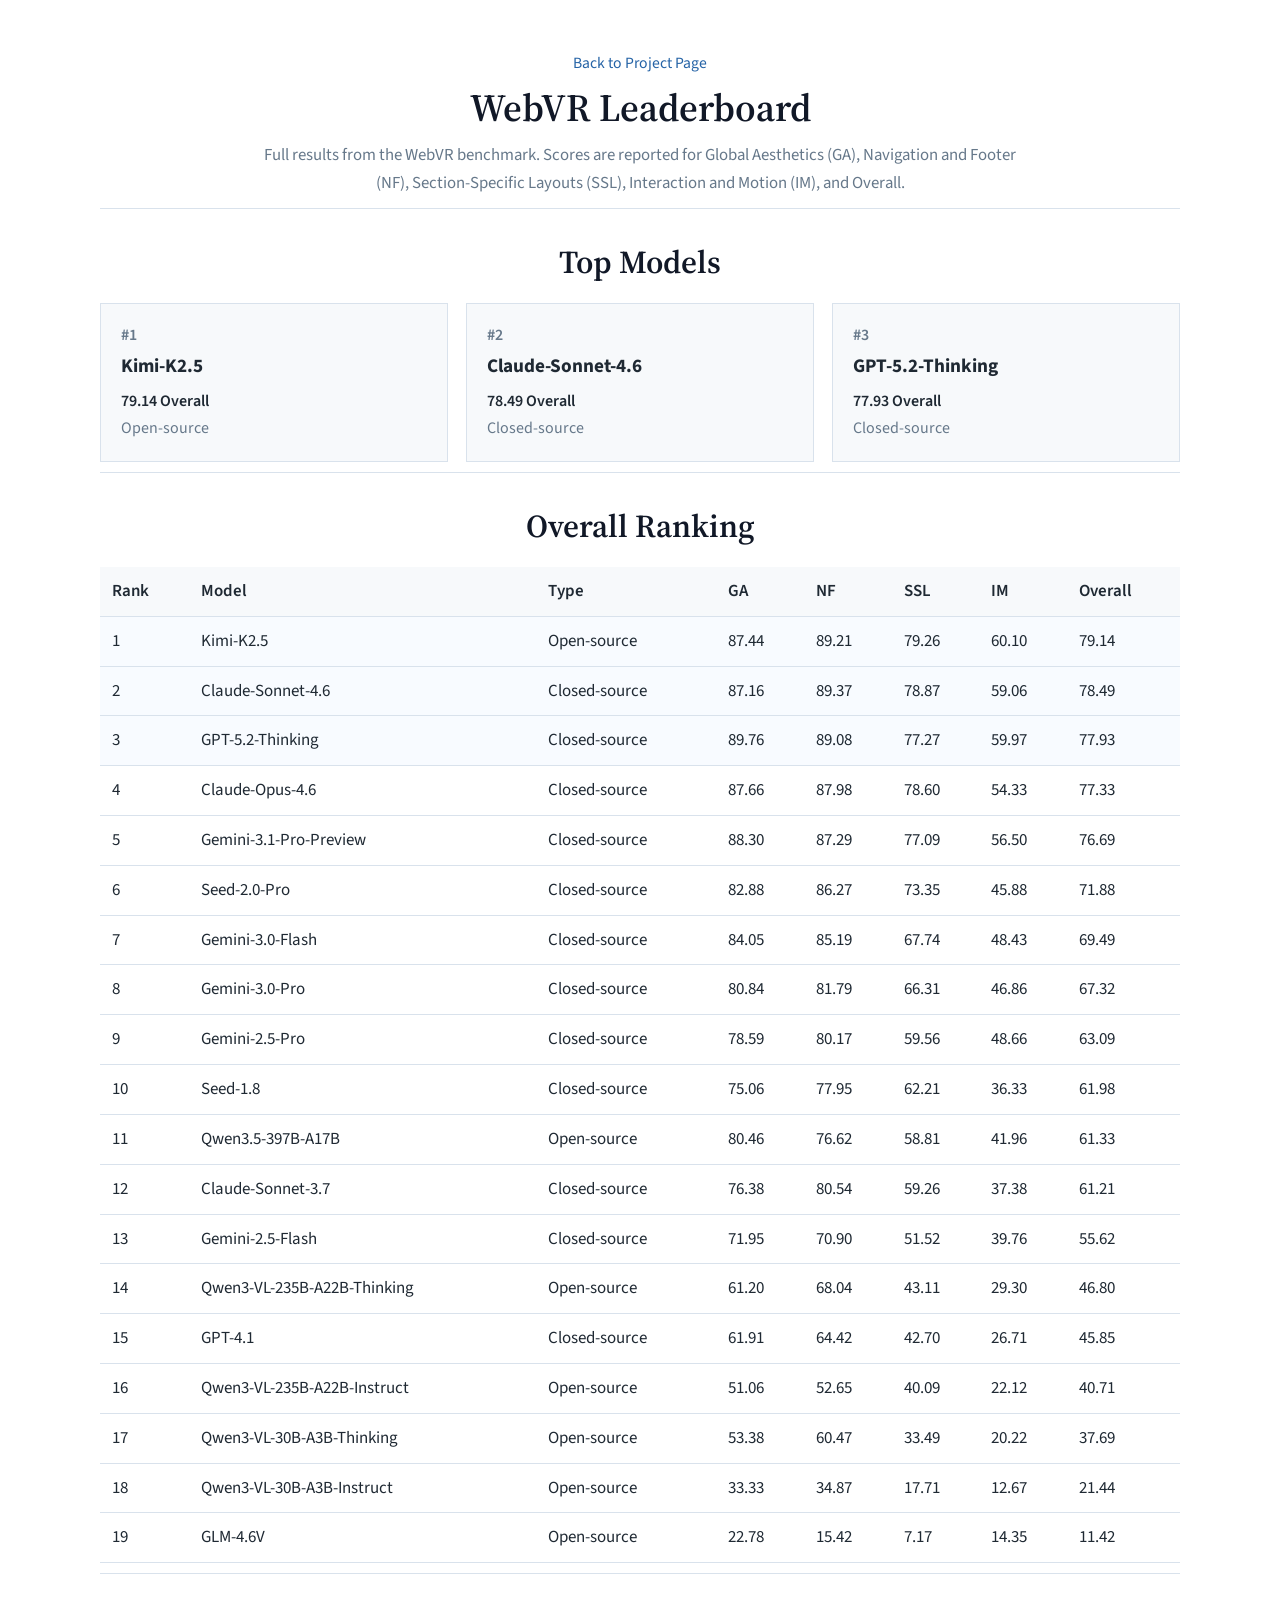
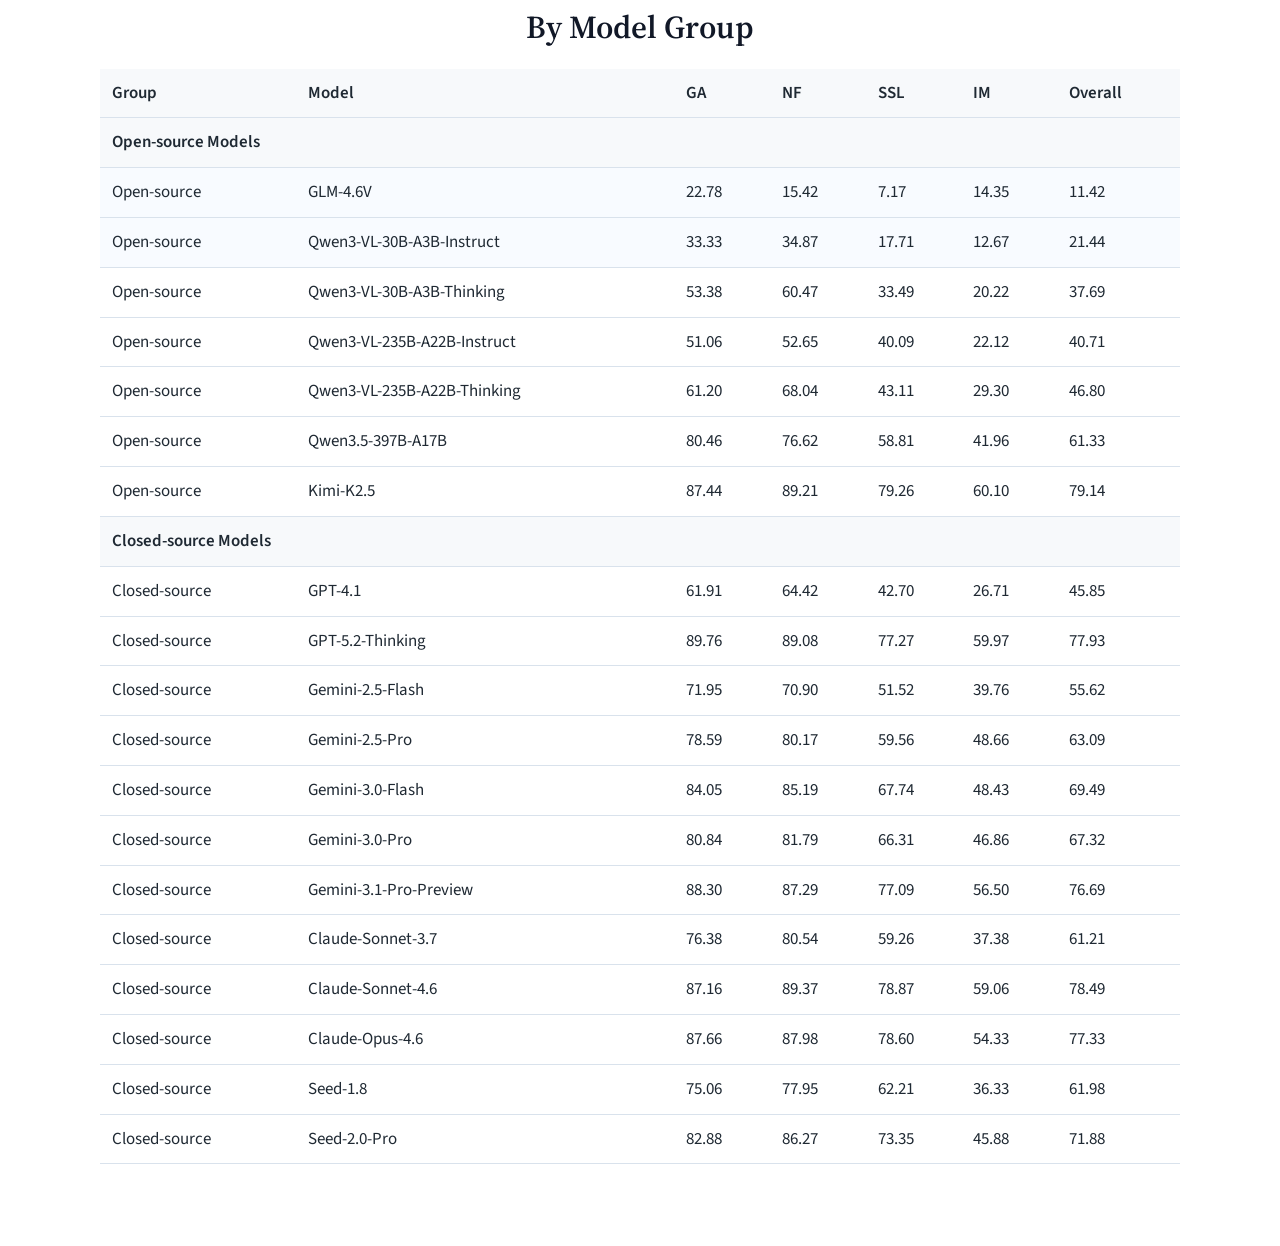
==== leaderboard.html @ abff33bd "Add leaderboard page" ====
<!DOCTYPE html>
<html lang="en">
  <head>
    <meta charset="UTF-8" />
    <meta name="viewport" content="width=device-width, initial-scale=1.0" />
    <title>WebVR Leaderboard</title>
    <meta
      name="description"
      content="Leaderboard for WebVR: Benchmarking Multimodal LLMs for WebPage Recreation from Videos via Human-Aligned Visual Rubrics."
    />
    <link rel="preconnect" href="https://fonts.googleapis.com" />
    <link rel="preconnect" href="https://fonts.gstatic.com" crossorigin />
    <link
      href="https://fonts.googleapis.com/css2?family=Source+Serif+4:wght@400;600;700&family=Source+Sans+3:wght@400;500;600&display=swap"
      rel="stylesheet"
    />
    <link rel="stylesheet" href="styles.css" />
  </head>
  <body>
    <div class="container">
      <header class="hero leaderboard-hero">
        <p class="page-back"><a href="index.html">Back to Project Page</a></p>
        <h1 class="leaderboard-title">WebVR Leaderboard</h1>
        <p class="leaderboard-subtitle">
          Full results from the WebVR benchmark. Scores are reported for Global
          Aesthetics (GA), Navigation and Footer (NF), Section-Specific Layouts
          (SSL), Interaction and Motion (IM), and Overall.
        </p>
      </header>

      <main>
        <section class="section">
          <h2>Top Models</h2>
          <div class="leaderboard-cards">
            <article class="leader-card">
              <p class="leader-rank">#1</p>
              <h3>Kimi-K2.5</h3>
              <p class="leader-score">79.14 Overall</p>
              <p class="leader-meta">Open-source</p>
            </article>
            <article class="leader-card">
              <p class="leader-rank">#2</p>
              <h3>Claude-Sonnet-4.6</h3>
              <p class="leader-score">78.49 Overall</p>
              <p class="leader-meta">Closed-source</p>
            </article>
            <article class="leader-card">
              <p class="leader-rank">#3</p>
              <h3>GPT-5.2-Thinking</h3>
              <p class="leader-score">77.93 Overall</p>
              <p class="leader-meta">Closed-source</p>
            </article>
          </div>
        </section>

        <section class="section">
          <h2>Overall Ranking</h2>
          <div class="table-wrap">
            <table class="leaderboard-table">
              <thead>
                <tr>
                  <th>Rank</th>
                  <th>Model</th>
                  <th>Type</th>
                  <th>GA</th>
                  <th>NF</th>
                  <th>SSL</th>
                  <th>IM</th>
                  <th>Overall</th>
                </tr>
              </thead>
              <tbody>
                <tr><td>1</td><td>Kimi-K2.5</td><td>Open-source</td><td>87.44</td><td>89.21</td><td>79.26</td><td>60.10</td><td>79.14</td></tr>
                <tr><td>2</td><td>Claude-Sonnet-4.6</td><td>Closed-source</td><td>87.16</td><td>89.37</td><td>78.87</td><td>59.06</td><td>78.49</td></tr>
                <tr><td>3</td><td>GPT-5.2-Thinking</td><td>Closed-source</td><td>89.76</td><td>89.08</td><td>77.27</td><td>59.97</td><td>77.93</td></tr>
                <tr><td>4</td><td>Claude-Opus-4.6</td><td>Closed-source</td><td>87.66</td><td>87.98</td><td>78.60</td><td>54.33</td><td>77.33</td></tr>
                <tr><td>5</td><td>Gemini-3.1-Pro-Preview</td><td>Closed-source</td><td>88.30</td><td>87.29</td><td>77.09</td><td>56.50</td><td>76.69</td></tr>
                <tr><td>6</td><td>Seed-2.0-Pro</td><td>Closed-source</td><td>82.88</td><td>86.27</td><td>73.35</td><td>45.88</td><td>71.88</td></tr>
                <tr><td>7</td><td>Gemini-3.0-Flash</td><td>Closed-source</td><td>84.05</td><td>85.19</td><td>67.74</td><td>48.43</td><td>69.49</td></tr>
                <tr><td>8</td><td>Gemini-3.0-Pro</td><td>Closed-source</td><td>80.84</td><td>81.79</td><td>66.31</td><td>46.86</td><td>67.32</td></tr>
                <tr><td>9</td><td>Gemini-2.5-Pro</td><td>Closed-source</td><td>78.59</td><td>80.17</td><td>59.56</td><td>48.66</td><td>63.09</td></tr>
                <tr><td>10</td><td>Seed-1.8</td><td>Closed-source</td><td>75.06</td><td>77.95</td><td>62.21</td><td>36.33</td><td>61.98</td></tr>
                <tr><td>11</td><td>Qwen3.5-397B-A17B</td><td>Open-source</td><td>80.46</td><td>76.62</td><td>58.81</td><td>41.96</td><td>61.33</td></tr>
                <tr><td>12</td><td>Claude-Sonnet-3.7</td><td>Closed-source</td><td>76.38</td><td>80.54</td><td>59.26</td><td>37.38</td><td>61.21</td></tr>
                <tr><td>13</td><td>Gemini-2.5-Flash</td><td>Closed-source</td><td>71.95</td><td>70.90</td><td>51.52</td><td>39.76</td><td>55.62</td></tr>
                <tr><td>14</td><td>Qwen3-VL-235B-A22B-Thinking</td><td>Open-source</td><td>61.20</td><td>68.04</td><td>43.11</td><td>29.30</td><td>46.80</td></tr>
                <tr><td>15</td><td>GPT-4.1</td><td>Closed-source</td><td>61.91</td><td>64.42</td><td>42.70</td><td>26.71</td><td>45.85</td></tr>
                <tr><td>16</td><td>Qwen3-VL-235B-A22B-Instruct</td><td>Open-source</td><td>51.06</td><td>52.65</td><td>40.09</td><td>22.12</td><td>40.71</td></tr>
                <tr><td>17</td><td>Qwen3-VL-30B-A3B-Thinking</td><td>Open-source</td><td>53.38</td><td>60.47</td><td>33.49</td><td>20.22</td><td>37.69</td></tr>
                <tr><td>18</td><td>Qwen3-VL-30B-A3B-Instruct</td><td>Open-source</td><td>33.33</td><td>34.87</td><td>17.71</td><td>12.67</td><td>21.44</td></tr>
                <tr><td>19</td><td>GLM-4.6V</td><td>Open-source</td><td>22.78</td><td>15.42</td><td>7.17</td><td>14.35</td><td>11.42</td></tr>
              </tbody>
            </table>
          </div>
        </section>

        <section class="section">
          <h2>By Model Group</h2>
          <div class="table-wrap">
            <table class="leaderboard-table">
              <thead>
                <tr>
                  <th>Group</th>
                  <th>Model</th>
                  <th>GA</th>
                  <th>NF</th>
                  <th>SSL</th>
                  <th>IM</th>
                  <th>Overall</th>
                </tr>
              </thead>
              <tbody>
                <tr class="group-row"><td colspan="7">Open-source Models</td></tr>
                <tr><td>Open-source</td><td>GLM-4.6V</td><td>22.78</td><td>15.42</td><td>7.17</td><td>14.35</td><td>11.42</td></tr>
                <tr><td>Open-source</td><td>Qwen3-VL-30B-A3B-Instruct</td><td>33.33</td><td>34.87</td><td>17.71</td><td>12.67</td><td>21.44</td></tr>
                <tr><td>Open-source</td><td>Qwen3-VL-30B-A3B-Thinking</td><td>53.38</td><td>60.47</td><td>33.49</td><td>20.22</td><td>37.69</td></tr>
                <tr><td>Open-source</td><td>Qwen3-VL-235B-A22B-Instruct</td><td>51.06</td><td>52.65</td><td>40.09</td><td>22.12</td><td>40.71</td></tr>
                <tr><td>Open-source</td><td>Qwen3-VL-235B-A22B-Thinking</td><td>61.20</td><td>68.04</td><td>43.11</td><td>29.30</td><td>46.80</td></tr>
                <tr><td>Open-source</td><td>Qwen3.5-397B-A17B</td><td>80.46</td><td>76.62</td><td>58.81</td><td>41.96</td><td>61.33</td></tr>
                <tr><td>Open-source</td><td>Kimi-K2.5</td><td>87.44</td><td>89.21</td><td>79.26</td><td>60.10</td><td>79.14</td></tr>
                <tr class="group-row"><td colspan="7">Closed-source Models</td></tr>
                <tr><td>Closed-source</td><td>GPT-4.1</td><td>61.91</td><td>64.42</td><td>42.70</td><td>26.71</td><td>45.85</td></tr>
                <tr><td>Closed-source</td><td>GPT-5.2-Thinking</td><td>89.76</td><td>89.08</td><td>77.27</td><td>59.97</td><td>77.93</td></tr>
                <tr><td>Closed-source</td><td>Gemini-2.5-Flash</td><td>71.95</td><td>70.90</td><td>51.52</td><td>39.76</td><td>55.62</td></tr>
                <tr><td>Closed-source</td><td>Gemini-2.5-Pro</td><td>78.59</td><td>80.17</td><td>59.56</td><td>48.66</td><td>63.09</td></tr>
                <tr><td>Closed-source</td><td>Gemini-3.0-Flash</td><td>84.05</td><td>85.19</td><td>67.74</td><td>48.43</td><td>69.49</td></tr>
                <tr><td>Closed-source</td><td>Gemini-3.0-Pro</td><td>80.84</td><td>81.79</td><td>66.31</td><td>46.86</td><td>67.32</td></tr>
                <tr><td>Closed-source</td><td>Gemini-3.1-Pro-Preview</td><td>88.30</td><td>87.29</td><td>77.09</td><td>56.50</td><td>76.69</td></tr>
                <tr><td>Closed-source</td><td>Claude-Sonnet-3.7</td><td>76.38</td><td>80.54</td><td>59.26</td><td>37.38</td><td>61.21</td></tr>
                <tr><td>Closed-source</td><td>Claude-Sonnet-4.6</td><td>87.16</td><td>89.37</td><td>78.87</td><td>59.06</td><td>78.49</td></tr>
                <tr><td>Closed-source</td><td>Claude-Opus-4.6</td><td>87.66</td><td>87.98</td><td>78.60</td><td>54.33</td><td>77.33</td></tr>
                <tr><td>Closed-source</td><td>Seed-1.8</td><td>75.06</td><td>77.95</td><td>62.21</td><td>36.33</td><td>61.98</td></tr>
                <tr><td>Closed-source</td><td>Seed-2.0-Pro</td><td>82.88</td><td>86.27</td><td>73.35</td><td>45.88</td><td>71.88</td></tr>
              </tbody>
            </table>
          </div>
        </section>
      </main>
    </div>
  </body>
</html>
---- styles.css ----
:root {
  --bg: #ffffff;
  --text: #1f2933;
  --muted: #66788a;
  --line: #d9e2ec;
  --soft: #f7f9fb;
  --link: #2563a6;
  --max-width: 1080px;
  --content-width: 760px;
}

* {
  box-sizing: border-box;
}

html {
  scroll-behavior: smooth;
}

body {
  margin: 0;
  background: var(--bg);
  color: var(--text);
  font-family: "Source Sans 3", sans-serif;
  line-height: 1.7;
}

a {
  color: var(--link);
  text-decoration: none;
}

a:hover {
  text-decoration: underline;
}

img {
  display: block;
  width: 100%;
  height: auto;
}

.container {
  width: min(calc(100% - 32px), var(--max-width));
  margin: 0 auto;
  padding: 42px 0 72px;
}

.hero {
  padding: 8px 0 20px;
  text-align: center;
}

.hero-logos {
  display: flex;
  align-items: center;
  justify-content: center;
  gap: 28px;
  margin: 0 auto 18px;
}

.hero-logo {
  display: block;
  width: auto;
  height: 48px;
  object-fit: contain;
}

.stepfun-logo {
  height: 42px;
}

.thu-logo {
  height: 52px;
}

h1,
h2 {
  margin: 0;
  font-family: "Source Serif 4", serif;
  font-weight: 600;
  color: #111827;
}

.project-title {
  max-width: 100%;
  margin: 0 auto;
  font-size: clamp(1.18rem, 1.55vw, 1.55rem);
  line-height: 1.16;
  letter-spacing: -0.01em;
  font-weight: 600;
}

.project-title span {
  display: block;
  white-space: nowrap;
}

h2 {
  margin-bottom: 14px;
  text-align: center;
  font-size: 2rem;
}

.authors,
.affiliations,
.content,
.section-intro,
figcaption,
th,
td,
pre,
.resource-list {
  font-size: 1.06rem;
}

.authors {
  display: flex;
  justify-content: center;
  flex-wrap: wrap;
  gap: 8px 16px;
  max-width: 920px;
  margin: 16px auto 8px;
  color: var(--text);
}

.authors span {
  white-space: nowrap;
  font-weight: 600;
}

.affiliations {
  display: flex;
  justify-content: center;
  flex-wrap: wrap;
  gap: 6px 20px;
  margin: 0;
  color: var(--muted);
}

.author-notes {
  display: flex;
  justify-content: center;
  flex-wrap: wrap;
  gap: 6px 18px;
  margin: 8px 0 0;
  color: var(--muted);
  font-size: 0.98rem;
}

.authors sup,
.affiliations sup,
.author-notes sup {
  font-size: 0.72em;
  vertical-align: super;
}

.links {
  display: flex;
  justify-content: center;
  flex-wrap: wrap;
  gap: 12px;
  margin-top: 14px;
}

.link-pill {
  display: inline-flex;
  align-items: center;
  justify-content: center;
  min-height: 40px;
  padding: 0 16px;
  border: 1px solid var(--line);
  border-radius: 999px;
  background: var(--soft);
  color: var(--text);
  font-weight: 600;
}

.link-pill:hover {
  text-decoration: none;
  border-color: #b8c6d3;
}

.page-back {
  margin: 0 0 10px;
  color: var(--muted);
  font-size: 0.98rem;
}

.leaderboard-hero {
  padding-bottom: 10px;
}

.leaderboard-title {
  max-width: none;
  font-size: clamp(2rem, 3vw, 2.8rem);
  line-height: 1.1;
}

.leaderboard-subtitle {
  width: min(100%, var(--content-width));
  margin: 12px auto 0;
  color: var(--muted);
  font-size: 1.05rem;
}

.leaderboard-cards {
  display: grid;
  grid-template-columns: repeat(3, minmax(0, 1fr));
  gap: 18px;
}

.leader-card {
  padding: 18px 20px;
  border: 1px solid var(--line);
  background: var(--soft);
}

.leader-card h3 {
  margin: 0 0 6px;
  font-size: 1.2rem;
}

.leader-rank,
.leader-score,
.leader-meta {
  margin: 0;
}

.leader-rank {
  color: var(--muted);
  font-weight: 600;
}

.leader-score {
  font-weight: 600;
}

.leader-meta {
  color: var(--muted);
}

.leaderboard-table tbody tr:nth-child(-n + 3):not(.group-row) {
  background: #f8fbff;
}

.group-row td {
  background: var(--soft);
  font-weight: 600;
}

.section {
  padding: 26px 0 10px;
  border-top: 1px solid var(--line);
}

.content {
  width: min(100%, var(--content-width));
  margin: 0 auto;
}

.content-left {
  width: 100%;
  margin: 0;
}

.content p {
  margin: 0 0 14px;
}

.two-col {
  display: grid;
  grid-template-columns: minmax(0, 0.78fr) minmax(0, 1.22fr);
  gap: 28px;
  align-items: start;
}

.figure {
  margin: 18px auto 0;
}

.figure-wide {
  max-width: 980px;
}

.figure img {
  border: 1px solid var(--line);
  background: #ffffff;
}

figcaption {
  margin-top: 10px;
  color: var(--muted);
  text-align: center;
}

.table-wrap {
  margin-top: 14px;
  overflow-x: auto;
}

table {
  width: 100%;
  border-collapse: collapse;
}

th,
td {
  padding: 10px 12px;
  text-align: left;
  border-bottom: 1px solid var(--line);
}

th {
  background: var(--soft);
  font-weight: 600;
}

.section-intro,
.note {
  color: var(--muted);
}

.resource-list {
  margin: 0;
  padding-left: 20px;
}

pre {
  margin: 0;
  padding: 16px;
  border: 1px solid var(--line);
  background: var(--soft);
  overflow-x: auto;
  line-height: 1.5;
}

@media (max-width: 800px) {
  .container {
    width: min(calc(100% - 24px), var(--max-width));
    padding-top: 28px;
  }

  .hero-logos {
    gap: 18px;
    margin-bottom: 14px;
  }

  .hero-logo {
    height: 40px;
  }

  .stepfun-logo {
    height: 34px;
  }

  .thu-logo {
    height: 42px;
  }

  .two-col {
    grid-template-columns: 1fr;
    gap: 18px;
  }

  .leaderboard-cards {
    grid-template-columns: 1fr;
  }

  h2 {
    font-size: 1.75rem;
  }

  .project-title span {
    white-space: normal;
  }
}
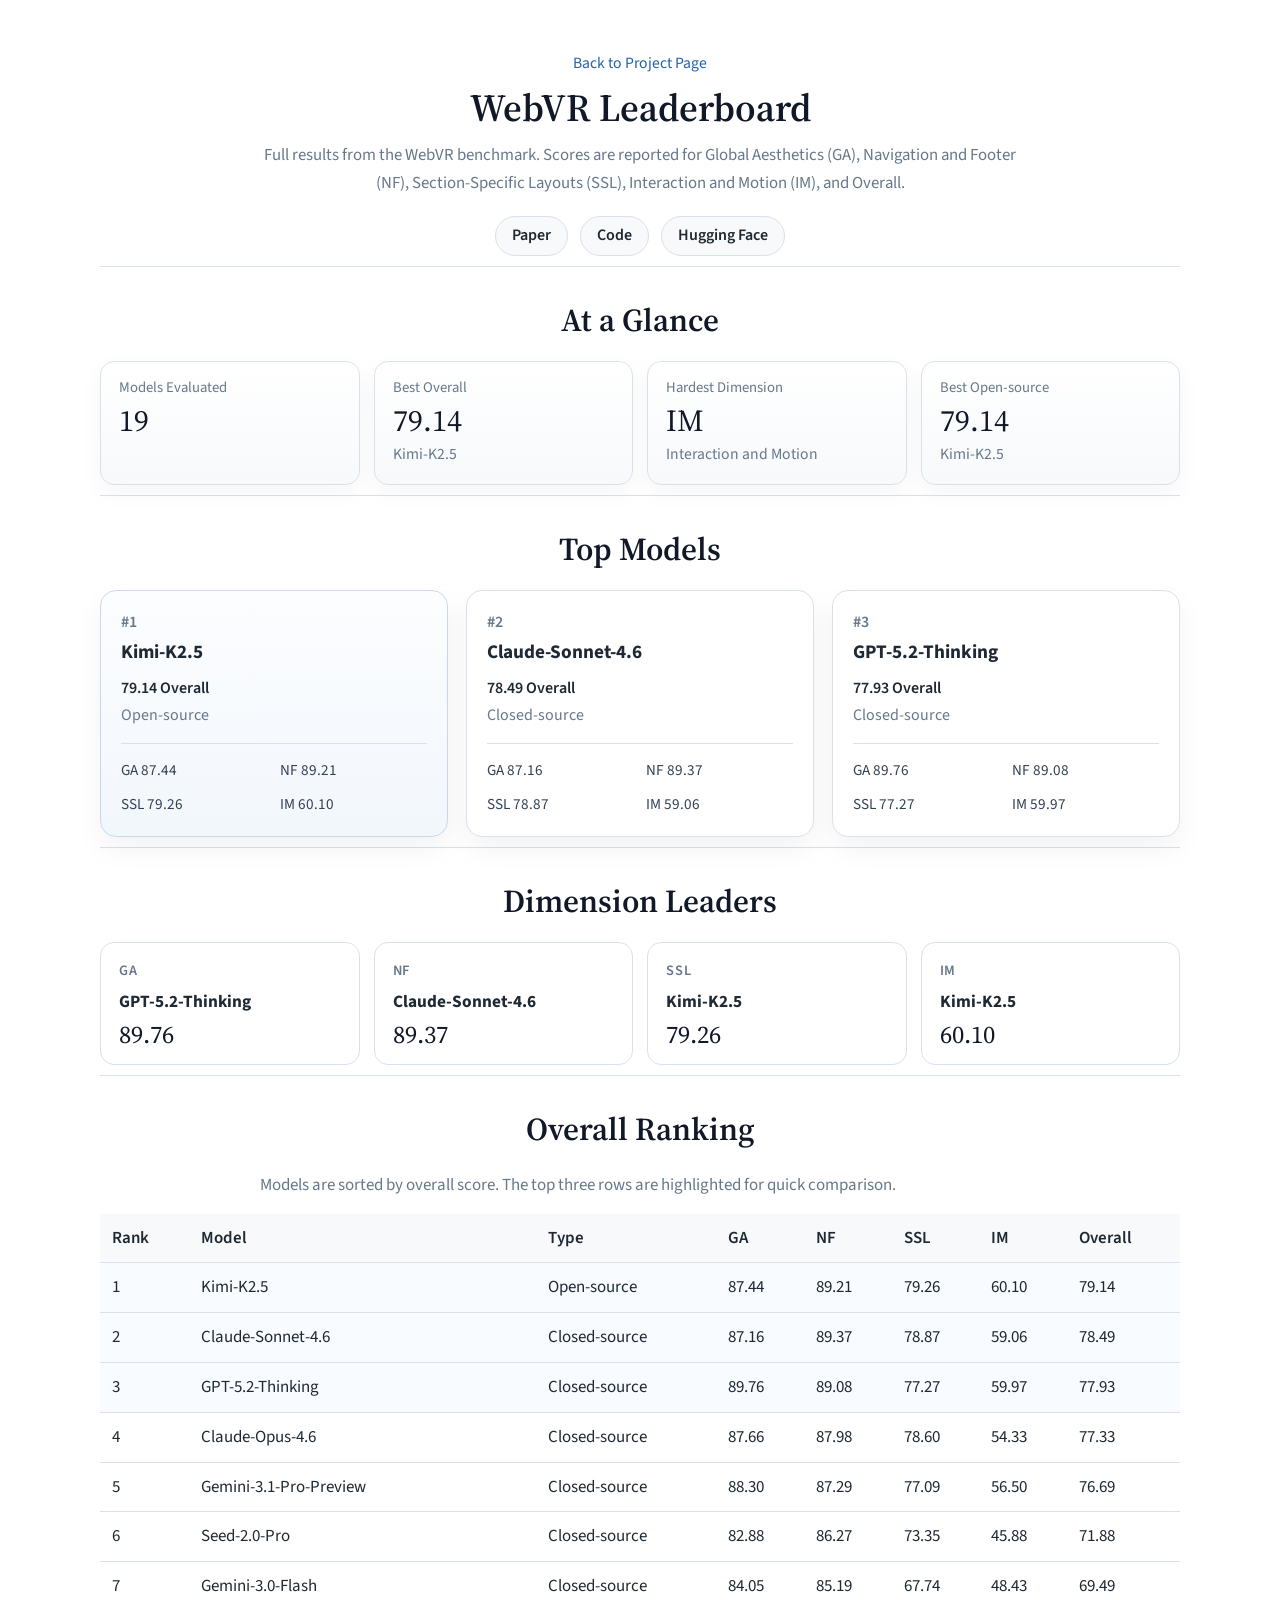
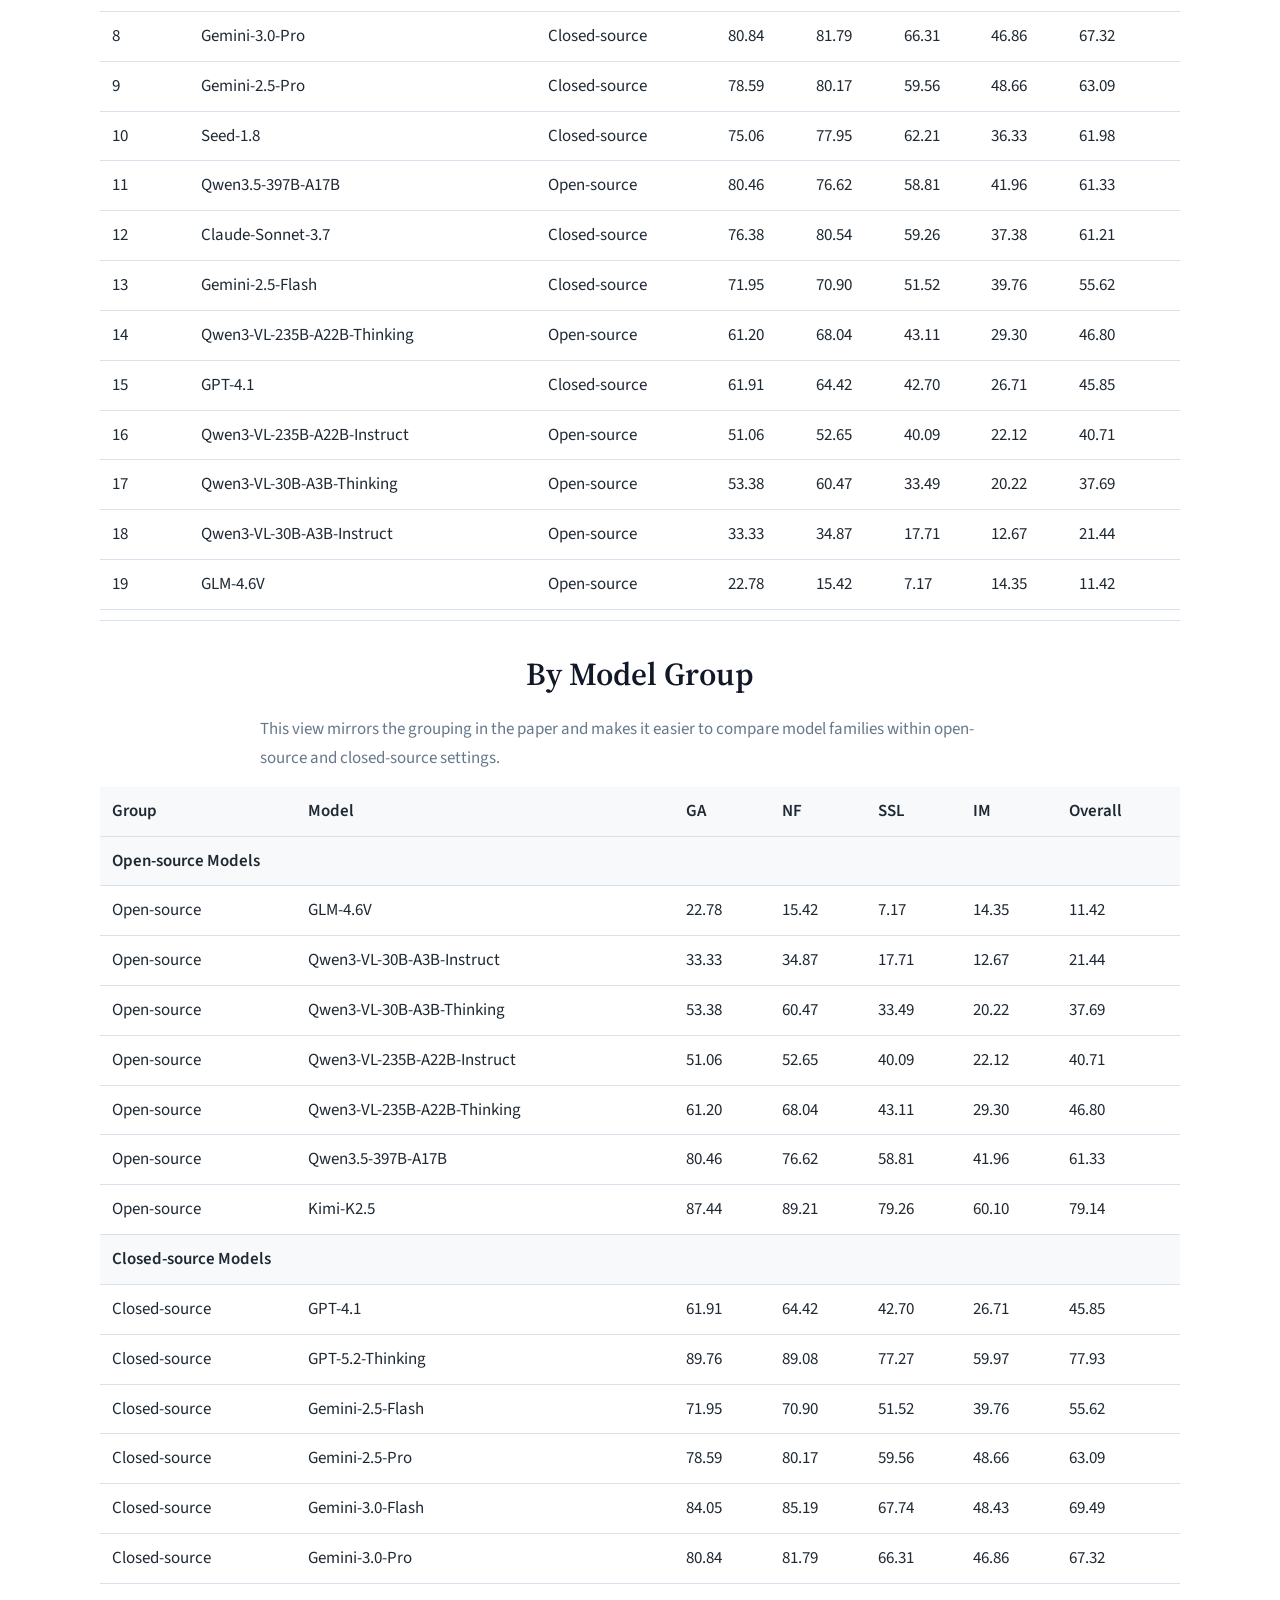
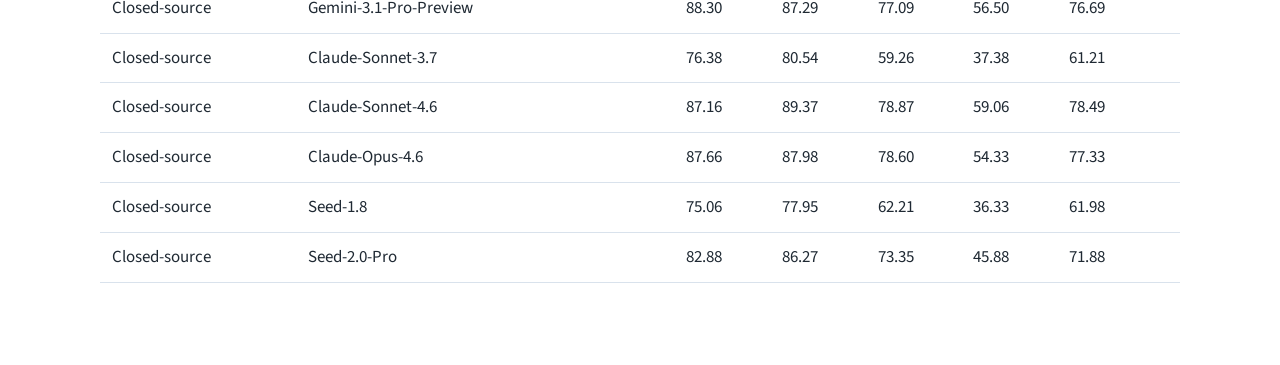
==== commit c52aace6: "Polish leaderboard layout" ====
--- a/leaderboard.html
+++ b/leaderboard.html
@@ -26,37 +26,117 @@
           Aesthetics (GA), Navigation and Footer (NF), Section-Specific Layouts
           (SSL), Interaction and Motion (IM), and Overall.
         </p>
+        <div class="leaderboard-links">
+          <a class="link-pill" href="assets/paper.pdf">Paper</a>
+          <a class="link-pill" href="https://github.com/broalantaps/WebVR">Code</a>
+          <a class="link-pill" href="https://huggingface.co/datasets/BroAlanTaps/WebVR">Hugging Face</a>
+        </div>
       </header>
 
       <main>
+        <section class="section">
+          <h2>At a Glance</h2>
+          <div class="leaderboard-stats">
+            <article class="stat-card">
+              <p class="stat-label">Models Evaluated</p>
+              <p class="stat-value">19</p>
+            </article>
+            <article class="stat-card">
+              <p class="stat-label">Best Overall</p>
+              <p class="stat-value">79.14</p>
+              <p class="stat-caption">Kimi-K2.5</p>
+            </article>
+            <article class="stat-card">
+              <p class="stat-label">Hardest Dimension</p>
+              <p class="stat-value">IM</p>
+              <p class="stat-caption">Interaction and Motion</p>
+            </article>
+            <article class="stat-card">
+              <p class="stat-label">Best Open-source</p>
+              <p class="stat-value">79.14</p>
+              <p class="stat-caption">Kimi-K2.5</p>
+            </article>
+          </div>
+        </section>
+
         <section class="section">
           <h2>Top Models</h2>
           <div class="leaderboard-cards">
-            <article class="leader-card">
+            <article class="leader-card leader-card-first">
               <p class="leader-rank">#1</p>
               <h3>Kimi-K2.5</h3>
               <p class="leader-score">79.14 Overall</p>
               <p class="leader-meta">Open-source</p>
+              <ul class="leader-metrics">
+                <li>GA 87.44</li>
+                <li>NF 89.21</li>
+                <li>SSL 79.26</li>
+                <li>IM 60.10</li>
+              </ul>
             </article>
             <article class="leader-card">
               <p class="leader-rank">#2</p>
               <h3>Claude-Sonnet-4.6</h3>
               <p class="leader-score">78.49 Overall</p>
               <p class="leader-meta">Closed-source</p>
+              <ul class="leader-metrics">
+                <li>GA 87.16</li>
+                <li>NF 89.37</li>
+                <li>SSL 78.87</li>
+                <li>IM 59.06</li>
+              </ul>
             </article>
             <article class="leader-card">
               <p class="leader-rank">#3</p>
               <h3>GPT-5.2-Thinking</h3>
               <p class="leader-score">77.93 Overall</p>
               <p class="leader-meta">Closed-source</p>
+              <ul class="leader-metrics">
+                <li>GA 89.76</li>
+                <li>NF 89.08</li>
+                <li>SSL 77.27</li>
+                <li>IM 59.97</li>
+              </ul>
+            </article>
+          </div>
+        </section>
+
+        <section class="section">
+          <h2>Dimension Leaders</h2>
+          <div class="dimension-grid">
+            <article class="dimension-card">
+              <p class="dimension-name">GA</p>
+              <h3>GPT-5.2-Thinking</h3>
+              <p class="dimension-score">89.76</p>
+            </article>
+            <article class="dimension-card">
+              <p class="dimension-name">NF</p>
+              <h3>Claude-Sonnet-4.6</h3>
+              <p class="dimension-score">89.37</p>
+            </article>
+            <article class="dimension-card">
+              <p class="dimension-name">SSL</p>
+              <h3>Kimi-K2.5</h3>
+              <p class="dimension-score">79.26</p>
+            </article>
+            <article class="dimension-card">
+              <p class="dimension-name">IM</p>
+              <h3>Kimi-K2.5</h3>
+              <p class="dimension-score">60.10</p>
             </article>
           </div>
         </section>
 
         <section class="section">
           <h2>Overall Ranking</h2>
+          <div class="content">
+            <p class="note">
+              Models are sorted by overall score. The top three rows are
+              highlighted for quick comparison.
+            </p>
+          </div>
           <div class="table-wrap">
-            <table class="leaderboard-table">
+            <table class="leaderboard-table overall-table">
               <thead>
                 <tr>
                   <th>Rank</th>
@@ -96,6 +176,13 @@
 
         <section class="section">
           <h2>By Model Group</h2>
+          <div class="content">
+            <p class="note">
+              This view mirrors the grouping in the paper and makes it easier to
+              compare model families within open-source and closed-source
+              settings.
+            </p>
+          </div>
           <div class="table-wrap">
             <table class="leaderboard-table">
               <thead>
--- a/styles.css
+++ b/styles.css
@@ -204,6 +204,54 @@
   font-size: 1.05rem;
 }
 
+.leaderboard-links {
+  display: flex;
+  justify-content: center;
+  flex-wrap: wrap;
+  gap: 12px;
+  margin-top: 18px;
+}
+
+.leaderboard-stats {
+  display: grid;
+  grid-template-columns: repeat(4, minmax(0, 1fr));
+  gap: 14px;
+}
+
+.stat-card {
+  padding: 16px 18px;
+  border: 1px solid var(--line);
+  border-radius: 14px;
+  background: linear-gradient(180deg, #ffffff 0%, #f7f9fb 100%);
+  box-shadow: 0 8px 24px rgba(15, 23, 42, 0.04);
+}
+
+.stat-label,
+.stat-value,
+.stat-caption {
+  margin: 0;
+}
+
+.stat-label {
+  color: var(--muted);
+  font-size: 0.92rem;
+  line-height: 1.4;
+}
+
+.stat-value {
+  margin-top: 6px;
+  font-family: "Source Serif 4", serif;
+  font-size: 1.9rem;
+  line-height: 1.05;
+  color: #111827;
+}
+
+.stat-caption {
+  margin-top: 4px;
+  color: var(--muted);
+  font-size: 0.98rem;
+}
+
 .leaderboard-cards {
   display: grid;
   grid-template-columns: repeat(3, minmax(0, 1fr));
@@ -213,7 +261,14 @@
 .leader-card {
   padding: 18px 20px;
   border: 1px solid var(--line);
-  background: var(--soft);
+  border-radius: 16px;
+  background: #ffffff;
+  box-shadow: 0 12px 28px rgba(15, 23, 42, 0.05);
+}
+
+.leader-card-first {
+  border-color: #c9d9ea;
+  background: linear-gradient(180deg, #fcfdff 0%, #f2f7fc 100%);
 }
 
 .leader-card h3 {
@@ -240,8 +295,68 @@
   color: var(--muted);
 }
 
-.leaderboard-table tbody tr:nth-child(-n + 3):not(.group-row) {
+.leader-metrics {
+  display: grid;
+  grid-template-columns: repeat(2, minmax(0, 1fr));
+  gap: 8px 12px;
+  margin: 14px 0 0;
+  padding: 14px 0 0;
+  list-style: none;
+  border-top: 1px solid var(--line);
+  color: #334155;
+  font-size: 0.95rem;
+}
+
+.leader-metrics li {
+  margin: 0;
+}
+
+.dimension-grid {
+  display: grid;
+  grid-template-columns: repeat(4, minmax(0, 1fr));
+  gap: 14px;
+}
+
+.dimension-card {
+  padding: 16px 18px;
+  border: 1px solid var(--line);
+  border-radius: 14px;
+  background: #ffffff;
+}
+
+.dimension-card h3,
+.dimension-name,
+.dimension-score {
+  margin: 0;
+}
+
+.dimension-name {
+  color: var(--muted);
+  font-size: 0.9rem;
+  font-weight: 600;
+  letter-spacing: 0.06em;
+}
+
+.dimension-card h3 {
+  margin-top: 6px;
+  font-size: 1.08rem;
+  line-height: 1.35;
+}
+
+.dimension-score {
+  margin-top: 8px;
+  font-family: "Source Serif 4", serif;
+  font-size: 1.55rem;
+  line-height: 1.1;
+  color: #111827;
+}
+
+.overall-table tbody tr:nth-child(-n + 3):not(.group-row) {
   background: #f8fbff;
+}
+
+.leaderboard-table tbody tr:hover:not(.group-row) {
+  background: #fbfdff;
 }
 
 .group-row td {
@@ -367,6 +482,11 @@
     grid-template-columns: 1fr;
   }
 
+  .leaderboard-stats,
+  .dimension-grid {
+    grid-template-columns: 1fr 1fr;
+  }
+
   h2 {
     font-size: 1.75rem;
   }
@@ -375,3 +495,15 @@
     white-space: normal;
   }
 }
+
+@media (max-width: 560px) {
+  .leaderboard-stats,
+  .dimension-grid,
+  .leader-metrics {
+    grid-template-columns: 1fr;
+  }
+
+  .stat-value {
+    font-size: 1.7rem;
+  }
+}
